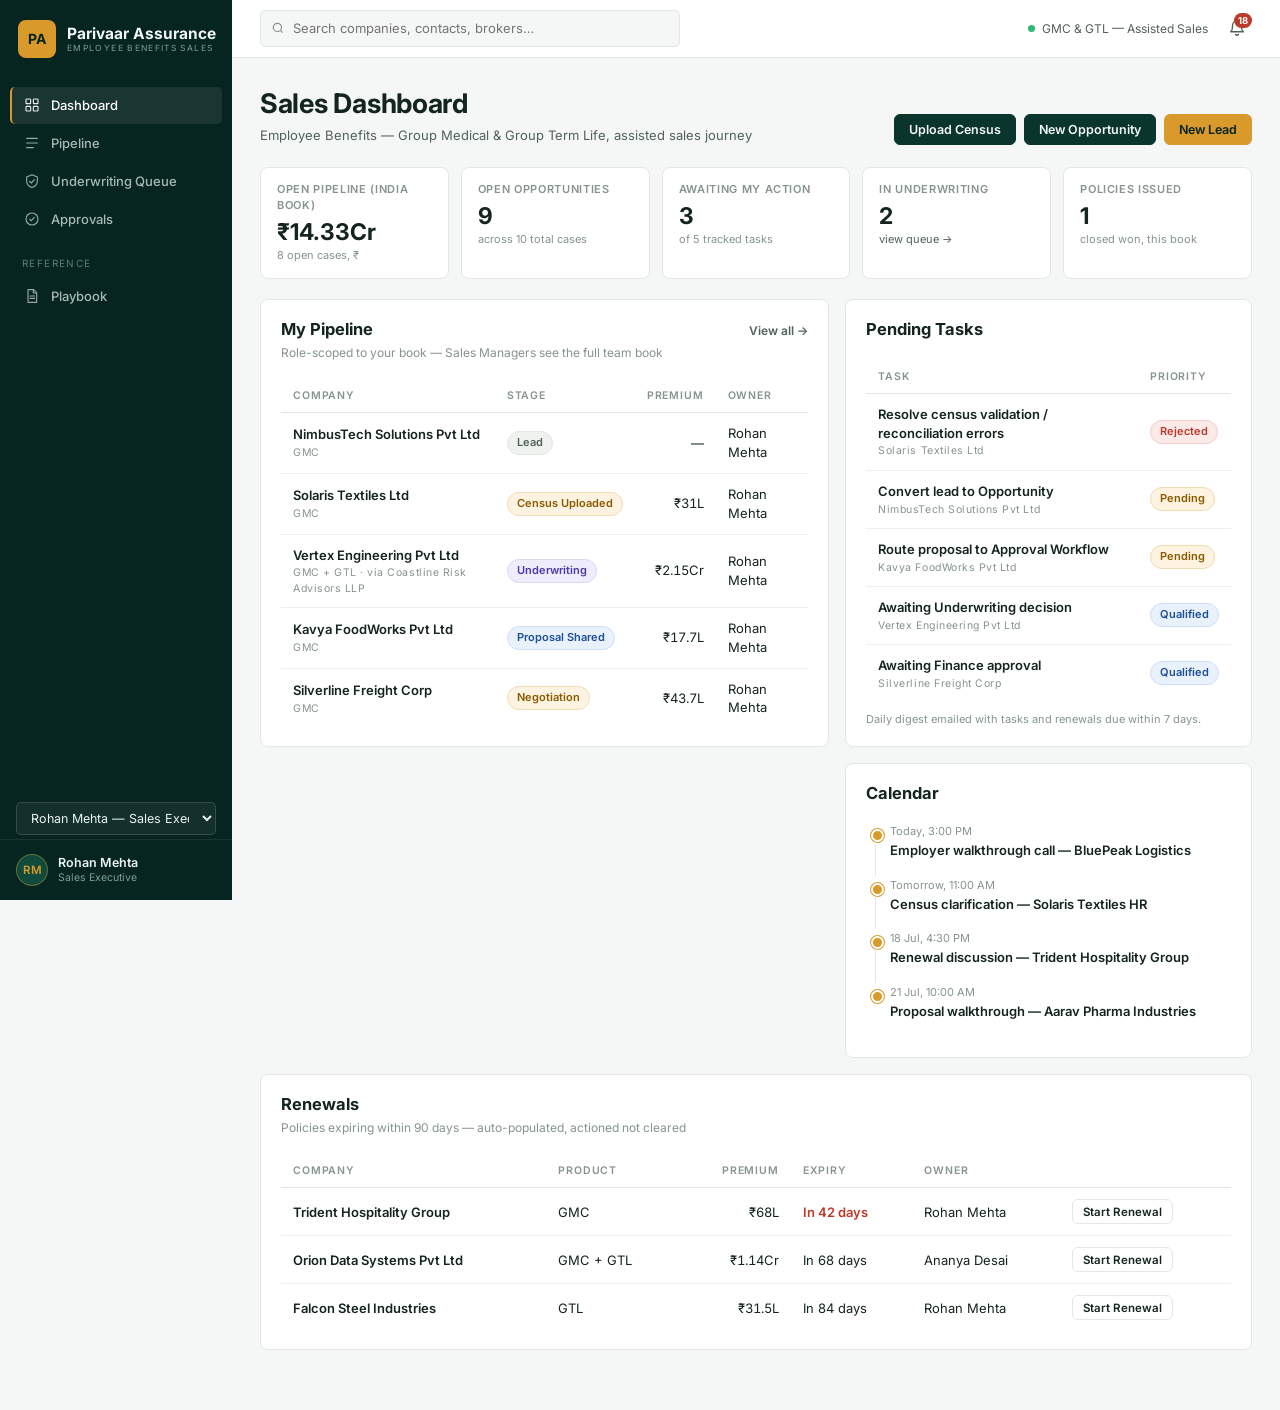
==== eb-portal/index.html @ c97d555b "Add Employee Benefits (GMC/GTL) assisted sales portal Implements the full 17-screen new-business jou" ====
<!DOCTYPE html>
<html lang="en-IN">
<head>
<meta charset="UTF-8">
<meta name="viewport" content="width=device-width, initial-scale=1.0">
<title>Parivaar Assurance — Employee Benefits Sales Portal</title>
<link rel="preconnect" href="https://fonts.googleapis.com">
<link rel="preconnect" href="https://fonts.gstatic.com" crossorigin>
<link href="https://fonts.googleapis.com/css2?family=Inter:wght@400;500;600;700&display=swap" rel="stylesheet">
<link rel="stylesheet" href="css/styles.css">
</head>
<body>
<div class="app">

  <!-- ============ SIDEBAR ============ -->
  <aside class="sidebar">
    <div class="brand">
      <div class="brand-mark">PA</div>
      <div class="brand-name">
        <span class="brand-title">Parivaar Assurance</span>
        <span class="brand-sub">EMPLOYEE BENEFITS SALES</span>
      </div>
    </div>

    <nav class="side-nav" id="sideNav">
      <a href="#/dashboard" data-route="dashboard" class="nav-item">
        <svg viewBox="0 0 24 24"><rect x="3" y="3" width="7" height="7" rx="1"/><rect x="14" y="3" width="7" height="7" rx="1"/><rect x="3" y="14" width="7" height="7" rx="1"/><rect x="14" y="14" width="7" height="7" rx="1"/></svg>
        Dashboard</a>
      <a href="#/pipeline" data-route="pipeline" class="nav-item">
        <svg viewBox="0 0 24 24"><path d="M4 5h16M4 12h16M4 19h10"/></svg>
        Pipeline</a>
      <a href="#/underwriting-queue" data-route="underwriting-queue" class="nav-item">
        <svg viewBox="0 0 24 24"><path d="M12 2.5 20 6v6c0 5-3.4 8.3-8 9.5C7.4 20.3 4 17 4 12V6z"/><path d="M8.5 12.5 11 15l4.5-5"/></svg>
        Underwriting Queue</a>
      <a href="#/approvals" data-route="approvals" class="nav-item">
        <svg viewBox="0 0 24 24"><circle cx="12" cy="12" r="9"/><path d="M8.5 12.2l2.4 2.4 4.6-4.9"/></svg>
        Approvals</a>

      <div class="nav-section">Reference</div>
      <a href="#/playbook" data-route="playbook" class="nav-item">
        <svg viewBox="0 0 24 24"><path d="M6 2.5h8.5L19 7v14.5H6z"/><path d="M14 3v4.5h4.5"/><path d="M9 12h7M9 15.5h7"/></svg>
        Playbook</a>
    </nav>

    <div class="role-switch">
      <select class="select" id="roleSwitch" style="width:100%;background:rgba(255,255,255,0.06);border-color:rgba(255,255,255,0.14);color:#eaf2ef;"></select>
    </div>
    <div class="side-user">
      <div class="avatar" id="sideUserAvatar">RM</div>
      <div class="side-user-info">
        <span class="side-user-name" id="sideUserName">Rohan Mehta</span>
        <span class="side-user-role" id="sideUserRole">Sales Executive</span>
      </div>
    </div>
  </aside>

  <!-- ============ MAIN COLUMN ============ -->
  <div class="main-col">

    <header class="topbar">
      <div class="search-wrap" id="searchWrap">
        <svg class="search-icon" viewBox="0 0 24 24"><circle cx="11" cy="11" r="7"/><path d="m20 20-3.8-3.8"/></svg>
        <input id="globalSearch" type="text" placeholder="Search companies, contacts, brokers…" autocomplete="off">
        <div class="search-results" id="searchResults"></div>
      </div>
      <div class="topbar-right">
        <span class="env-chip"><span class="env-dot"></span>GMC &amp; GTL — Assisted Sales</span>
        <button class="bell-btn" id="bellBtn" aria-label="Notifications">
          <svg viewBox="0 0 24 24"><path d="M18 8.5a6 6 0 1 0-12 0c0 7-2.5 8.5-2.5 8.5h17S18 15.5 18 8.5"/><path d="M13.8 20.5a2 2 0 0 1-3.6 0"/></svg>
          <span class="bell-badge" id="bellBadge">0</span>
        </button>
        <div class="bell-panel" id="bellPanel"></div>
      </div>
    </header>

    <main id="view" class="view"></main>
  </div>
</div>

<div class="modal-overlay" id="modalOverlay"><div class="modal" id="modalBox"></div></div>
<div class="toast-stack" id="toastStack"></div>

<script src="js/data.js"></script>
<script src="js/ui.js"></script>
<script src="js/journey.js"></script>
<script src="js/views-dashboard.js"></script>
<script src="js/views-employer.js"></script>
<script src="js/views-benefits.js"></script>
<script src="js/views-underwriting.js"></script>
<script src="js/views-quote.js"></script>
<script src="js/views-closing.js"></script>
<script src="js/views-case-shell.js"></script>
<script src="js/app.js"></script>
</body>
</html>
---- eb-portal/css/styles.css ----
/* ============================================================
   Parivaar Assurance — Employee Benefits Sales Portal
   ============================================================ */
:root {
  --teal-950: #062420;
  --teal-900: #0a352d;
  --teal-800: #0f4a3d;
  --teal-700: #146150;
  --amber: #d99a2b;
  --amber-deep: #b57e1c;
  --amber-tint2: #fbf1de;
  --page: #f4f7f6;
  --card: #ffffff;
  --line: #e1e8e5;
  --line-soft: #edf2f0;
  --ink: #142420;
  --ink-2: #506159;
  --ink-3: #86948e;
  --green: #14743f;
  --green-tint: #e8f4ec;
  --red: #bb3a2a;
  --red-tint: #fbeae7;
  --amber-ink: #8a5a00;
  --amber-tint: #fdf3e0;
  --blue-ink: #1d4f96;
  --blue-tint: #e9f1fc;
  --violet-ink: #4a3aa7;
  --violet-tint: #efecfb;
  --s1: #1d7a63; --s2: #d99a2b; --s3: #2a6fc2; --s4: #a5453f; --s5: #6a5acd;
  --grid: #e5e9e5;
  --sans: "Inter", "Segoe UI", system-ui, -apple-system, sans-serif;
}

* { margin: 0; padding: 0; box-sizing: border-box; }
html { font-size: 16px; }
body { font-family: var(--sans); background: var(--page); color: var(--ink); font-size: 13.5px; line-height: 1.45; }
a { color: inherit; text-decoration: none; }
button { font-family: inherit; cursor: pointer; }
svg { display: block; }

.app { display: grid; grid-template-columns: 232px minmax(0, 1fr); min-height: 100vh; }

/* ============ Sidebar ============ */
.sidebar { background: var(--teal-950); color: #c3d3cd; display: flex; flex-direction: column; position: sticky; top: 0; height: 100vh; }
.brand { display: flex; align-items: center; gap: 11px; padding: 20px 18px 22px; }
.brand-mark { width: 38px; height: 38px; flex: 0 0 38px; background: var(--amber); color: var(--teal-950); font-weight: 700; font-size: 14px; display: flex; align-items: center; justify-content: center; border-radius: 8px; }
.brand-name { display: flex; flex-direction: column; line-height: 1.25; min-width: 0; }
.brand-title { font-weight: 700; font-size: 15.5px; color: #f2f6f4; white-space: nowrap; }
.brand-sub { font-size: 8.5px; letter-spacing: 0.16em; color: #7fa094; }

.side-nav { flex: 1; padding: 6px 10px; overflow-y: auto; }
.nav-item { display: flex; align-items: center; gap: 11px; padding: 9px 12px; margin: 1px 0; border-radius: 5px; font-size: 13px; font-weight: 500; color: #a7bab2; border-left: 2px solid transparent; }
.nav-item svg { width: 16px; height: 16px; fill: none; stroke: currentColor; stroke-width: 1.7; stroke-linecap: round; stroke-linejoin: round; opacity: 0.9; }
.nav-item:hover { background: rgba(255,255,255,0.05); color: #eaf2ef; }
.nav-item.active { background: rgba(255,255,255,0.08); color: #ffffff; border-left-color: var(--amber); }
.nav-badge { margin-left: auto; background: var(--amber); color: var(--teal-950); font-size: 10px; font-weight: 700; border-radius: 999px; padding: 1px 6px; }
.nav-section { font-size: 10px; letter-spacing: 0.14em; text-transform: uppercase; color: #5f7d73; padding: 18px 12px 6px; }

.side-user { display: flex; align-items: center; gap: 10px; padding: 14px 16px; border-top: 1px solid rgba(255,255,255,0.08); }
.avatar { width: 32px; height: 32px; border-radius: 50%; background: var(--teal-800); color: var(--amber); font-size: 11.5px; font-weight: 600; display: flex; align-items: center; justify-content: center; border: 1px solid rgba(217,154,43,0.45); flex: 0 0 32px; }
.side-user-info { display: flex; flex-direction: column; line-height: 1.3; }
.side-user-name { font-size: 12.5px; font-weight: 600; color: #eaf2ef; }
.side-user-role { font-size: 10.5px; color: #7fa094; }
.role-switch { margin: 8px 16px 4px; }
.role-switch select { width: 100%; }

/* ============ Topbar ============ */
.main-col { display: flex; flex-direction: column; min-width: 0; }
.topbar { display: flex; align-items: center; justify-content: space-between; gap: 16px; background: var(--card); border-bottom: 1px solid var(--line); padding: 10px 28px; position: sticky; top: 0; z-index: 40; }
.search-wrap { position: relative; flex: 0 1 420px; }
.search-icon { position: absolute; left: 11px; top: 50%; transform: translateY(-50%); width: 14px; height: 14px; fill: none; stroke: var(--ink-3); stroke-width: 2; }
#globalSearch { width: 100%; padding: 8px 12px 8px 32px; font: inherit; font-size: 13px; background: var(--page); border: 1px solid var(--line); border-radius: 5px; color: var(--ink); outline: none; }
#globalSearch:focus { border-color: var(--amber); background: #fff; }
.search-results { display: none; position: absolute; top: calc(100% + 6px); left: 0; right: 0; max-height: 420px; overflow-y: auto; background: #fff; border: 1px solid var(--line); border-radius: 6px; box-shadow: 0 10px 30px rgba(6,36,32,0.14); z-index: 60; }
.search-results.open { display: block; }
.sr-group { font-size: 10px; letter-spacing: 0.12em; text-transform: uppercase; color: var(--ink-3); padding: 9px 14px 4px; }
.sr-item { display: flex; justify-content: space-between; align-items: baseline; gap: 10px; padding: 8px 14px; cursor: pointer; }
.sr-item:hover { background: var(--page); }
.sr-main { font-weight: 600; font-size: 13px; }
.sr-sub { font-size: 11.5px; color: var(--ink-3); white-space: nowrap; }
.sr-empty { padding: 14px; font-size: 12.5px; color: var(--ink-3); }

.topbar-right { display: flex; align-items: center; gap: 14px; position: relative; }
.env-chip { display: flex; align-items: center; gap: 7px; font-size: 12px; color: var(--ink-2); white-space: nowrap; }
.env-dot { width: 7px; height: 7px; border-radius: 50%; background: #2eb872; }
.bell-btn { position: relative; background: none; border: none; padding: 6px; border-radius: 5px; }
.bell-btn:hover { background: var(--page); }
.bell-btn svg { width: 18px; height: 18px; fill: none; stroke: var(--ink-2); stroke-width: 1.8; stroke-linecap: round; stroke-linejoin: round; }
.bell-badge { position: absolute; top: 0; right: 0; min-width: 15px; height: 15px; padding: 0 4px; background: var(--red); color: #fff; border-radius: 8px; font-size: 9.5px; font-weight: 700; display: flex; align-items: center; justify-content: center; }
.bell-panel { display: none; position: absolute; top: calc(100% + 10px); right: 90px; width: 380px; max-height: 440px; overflow-y: auto; background: #fff; border: 1px solid var(--line); border-radius: 6px; box-shadow: 0 10px 30px rgba(6,36,32,0.16); z-index: 60; }
.bell-panel.open { display: block; }
.bp-head { padding: 12px 16px; font-weight: 600; font-size: 13px; border-bottom: 1px solid var(--line-soft); }
.bp-item { display: flex; gap: 10px; padding: 11px 16px; border-bottom: 1px solid var(--line-soft); cursor: pointer; }
.bp-item:hover { background: var(--page); }
.bp-item:last-child { border-bottom: none; }
.bp-ico { width: 26px; height: 26px; flex: 0 0 26px; border-radius: 50%; display: flex; align-items: center; justify-content: center; font-size: 12px; }
.bp-ico.warn { background: var(--amber-tint); color: var(--amber-ink); }
.bp-ico.due { background: var(--red-tint); color: var(--red); }
.bp-ico.info { background: var(--blue-tint); color: var(--blue-ink); }
.bp-ico.ok { background: var(--green-tint); color: var(--green); }
.bp-txt { font-size: 12.5px; color: var(--ink-2); }
.bp-txt strong { color: var(--ink); font-weight: 600; }
.bp-when { font-size: 11px; color: var(--ink-3); margin-top: 2px; }
.bp-chan { font-size: 10px; color: var(--ink-3); text-transform: uppercase; letter-spacing: 0.06em; }

/* ============ Buttons ============ */
.btn { display: inline-flex; align-items: center; gap: 7px; background: #fff; color: var(--ink); border: 1px solid var(--line); padding: 7px 14px; border-radius: 6px; font-size: 12.5px; font-weight: 600; white-space: nowrap; }
.btn:hover { border-color: #c7d3cd; background: #fbfcfb; }
.btn-amber { background: var(--amber); border-color: var(--amber); color: var(--teal-950); }
.btn-amber:hover { background: #e2a941; border-color: #e2a941; }
.btn-teal { background: var(--teal-900); border-color: var(--teal-900); color: #f2f6f4; }
.btn-teal:hover { background: var(--teal-800); border-color: var(--teal-800); }
.btn-danger { background: var(--red-tint); border-color: #f2cfc8; color: var(--red); }
.btn-danger:hover { background: #f8dcd5; }
.btn-sm { padding: 4.5px 10px; font-size: 11.5px; }
.btn-ghost { border-color: transparent; background: transparent; color: var(--ink-2); }
.btn-ghost:hover { background: var(--page); border-color: transparent; }
.btn[disabled] { opacity: 0.45; cursor: not-allowed; }

/* ============ View / page chrome ============ */
.view { padding: 26px 28px 60px; max-width: 1360px; width: 100%; margin: 0 auto; }
.page-head { display: flex; align-items: flex-end; justify-content: space-between; gap: 16px; margin-bottom: 22px; flex-wrap: wrap; }
.page-title { font-weight: 700; font-size: 27px; letter-spacing: -0.01em; }
.page-sub { color: var(--ink-2); font-size: 13px; margin-top: 3px; }
.page-meta { font-size: 12px; color: var(--ink-3); white-space: nowrap; }
.back-link { display: inline-flex; align-items: center; gap: 6px; font-size: 12.5px; font-weight: 600; color: var(--ink-2); margin-bottom: 14px; cursor: pointer; }
.back-link:hover { color: var(--ink); }

.card { background: var(--card); border: 1px solid var(--line); border-radius: 8px; }
.card-head { display: flex; align-items: flex-start; justify-content: space-between; gap: 12px; padding: 18px 20px 4px; }
.card-title { font-weight: 700; font-size: 16.5px; }
.card-sub { font-size: 12px; color: var(--ink-3); margin-top: 2px; }
.card-link { font-size: 12px; font-weight: 600; color: var(--ink-2); cursor: pointer; white-space: nowrap; padding-top: 4px; }
.card-link:hover { color: var(--ink); }
.card-body { padding: 14px 20px 18px; }

/* ============ KPI tiles ============ */
.kpi-grid { display: grid; grid-template-columns: repeat(5, 1fr); gap: 12px; margin-bottom: 20px; }
.kpi { background: var(--card); border: 1px solid var(--line); border-radius: 8px; padding: 14px 16px; }
.kpi-label { font-size: 11px; letter-spacing: 0.06em; text-transform: uppercase; color: var(--ink-3); font-weight: 600; }
.kpi-row { display: flex; align-items: baseline; gap: 9px; margin-top: 7px; flex-wrap: wrap; }
.kpi-value { font-weight: 700; font-size: 23px; line-height: 1; }
.kpi-note { font-size: 11px; color: var(--ink-3); margin-top: 4px; }
.delta { font-size: 11.5px; font-weight: 600; white-space: nowrap; }
.delta.up { color: var(--green); }
.delta.down { color: var(--red); }

/* ============ Dashboard layout ============ */
.dash-grid { display: grid; grid-template-columns: 7fr 5fr; gap: 16px; margin-bottom: 16px; align-items: start; }
.dash-grid-2 { display: grid; grid-template-columns: 8fr 4fr; gap: 16px; align-items: start; }

/* ============ Tables ============ */
.tbl-wrap { overflow-x: auto; }
table.tbl { width: 100%; border-collapse: collapse; font-size: 13px; }
.tbl th { text-align: left; font-size: 10.5px; letter-spacing: 0.08em; text-transform: uppercase; color: var(--ink-3); font-weight: 600; padding: 9px 12px; border-bottom: 1px solid var(--line); white-space: nowrap; }
.tbl td { padding: 11px 12px; border-bottom: 1px solid var(--line-soft); vertical-align: middle; }
.tbl tbody tr:last-child td { border-bottom: none; }
.tbl tbody tr.rowlink { cursor: pointer; }
.tbl tbody tr.rowlink:hover { background: #f8faf9; }
.tbl .num { text-align: right; font-variant-numeric: tabular-nums; white-space: nowrap; }
.tbl th.num { text-align: right; }
.cell-main { font-weight: 600; font-size: 13px; }
.cell-sub { font-size: 10.5px; letter-spacing: 0.05em; color: var(--ink-3); margin-top: 1px; }
.due-hot { color: var(--red); font-weight: 600; }
.tbl-foot { display: flex; justify-content: space-between; align-items: center; padding: 12px 4px 0; font-size: 12px; color: var(--ink-3); }

/* pills */
.pill { display: inline-flex; align-items: center; gap: 5px; padding: 3px 9px; border-radius: 999px; font-size: 11px; font-weight: 600; white-space: nowrap; border: 1px solid transparent; }
.pill-green { background: var(--green-tint); color: var(--green); border-color: #cfe6d7; }
.pill-amber { background: var(--amber-tint); color: var(--amber-ink); border-color: #f0dcb2; }
.pill-red { background: var(--red-tint); color: var(--red); border-color: #f2cfc8; }
.pill-blue { background: var(--blue-tint); color: var(--blue-ink); border-color: #cfdff5; }
.pill-violet { background: var(--violet-tint); color: var(--violet-ink); border-color: #ddd7f4; }
.pill-gray { background: #f0f2f0; color: var(--ink-2); border-color: var(--line); }
.pill-teal { background: var(--teal-950); color: var(--amber); border-color: var(--teal-950); }

/* ============ Toolbars / filters ============ */
.toolbar { display: flex; align-items: center; gap: 10px; flex-wrap: wrap; margin-bottom: 14px; }
.toolbar .spacer { flex: 1; }
.tabs { display: inline-flex; background: #eaeeec; border: 1px solid var(--line); border-radius: 6px; padding: 3px; gap: 2px; }
.tab { border: none; background: transparent; padding: 6px 14px; border-radius: 5px; font-size: 12.5px; font-weight: 600; color: var(--ink-2); }
.tab:hover { color: var(--ink); }
.tab.active { background: #fff; color: var(--ink); box-shadow: 0 1px 2px rgba(6,36,32,0.1); }
.select, .input { font: inherit; font-size: 12.5px; padding: 7px 10px; border: 1px solid var(--line); border-radius: 5px; background: #fff; color: var(--ink); outline: none; }
.select:focus, .input:focus { border-color: var(--amber); }
.input::placeholder { color: var(--ink-3); }
.input[readonly], .select[disabled] { background: var(--page); color: var(--ink-2); }
.chip-count { font-size: 12px; color: var(--ink-3); }

/* ============ Detail / case shell ============ */
.detail-head { display: flex; align-items: flex-start; justify-content: space-between; gap: 16px; margin-bottom: 18px; flex-wrap: wrap; }
.detail-title-wrap { display: flex; align-items: center; gap: 14px; }
.detail-avatar { width: 46px; height: 46px; border-radius: 10px; background: var(--teal-950); color: var(--amber); display: flex; align-items: center; justify-content: center; font-weight: 700; font-size: 15px; flex: 0 0 46px; }
.detail-title { font-weight: 700; font-size: 22px; line-height: 1.2; }
.detail-sub { font-size: 12.5px; color: var(--ink-2); margin-top: 2px; display: flex; gap: 8px; align-items: center; flex-wrap: wrap; }
.detail-actions { display: flex; gap: 8px; flex-wrap: wrap; }
.info-grid { display: grid; grid-template-columns: repeat(auto-fill, minmax(190px, 1fr)); gap: 14px 22px; }
.info-item .lbl { font-size: 10.5px; letter-spacing: 0.07em; text-transform: uppercase; color: var(--ink-3); font-weight: 600; }
.info-item .val { font-size: 13.5px; font-weight: 500; margin-top: 3px; }
.stack { display: flex; flex-direction: column; gap: 16px; }
.two-col { display: grid; grid-template-columns: 8fr 4fr; gap: 16px; align-items: start; }
.mini-stats { display: grid; grid-template-columns: repeat(4, 1fr); gap: 12px; margin-bottom: 16px; }

/* status flow track */
.status-track { display: flex; gap: 3px; margin: 10px 0 4px; flex-wrap: wrap; }
.st-node { flex: 1; min-width: 62px; text-align: center; }
.st-bar { height: 5px; border-radius: 3px; background: var(--line); }
.st-bar.done { background: var(--teal-700); }
.st-bar.now { background: var(--amber); }
.st-label { font-size: 9.5px; color: var(--ink-3); margin-top: 5px; letter-spacing: 0.02em; display: block; }
.st-label.on { color: var(--ink); font-weight: 700; }

/* case workspace layout */
.case-shell { display: grid; grid-template-columns: 240px minmax(0,1fr); gap: 20px; align-items: start; }
.stepper { background: var(--card); border: 1px solid var(--line); border-radius: 8px; padding: 10px; position: sticky; top: 78px; }
.step { display: flex; align-items: flex-start; gap: 10px; padding: 9px 10px; border-radius: 6px; cursor: pointer; }
.step:hover { background: var(--page); }
.step.active { background: var(--teal-950); }
.step.active .step-label, .step.active .step-num { color: #fff; }
.step.active .step-sub { color: #b7cdc4; }
.step-num { width: 20px; height: 20px; border-radius: 50%; flex: 0 0 20px; display: flex; align-items: center; justify-content: center; font-size: 10.5px; font-weight: 700; background: var(--line); color: var(--ink-3); margin-top: 1px; }
.step-num.done { background: var(--green); color: #fff; }
.step-num.now { background: var(--amber); color: var(--teal-950); }
.step-num.locked { background: var(--line); color: var(--ink-3); }
.step-num.skip { background: transparent; color: var(--ink-3); border: 1px dashed var(--ink-3); }
.step-label { font-size: 12.5px; font-weight: 600; }
.step-sub { font-size: 10.5px; color: var(--ink-3); margin-top: 1px; }
.step.locked { opacity: 0.55; cursor: not-allowed; }
.step.locked:hover { background: none; }

.screen-panel { background: var(--card); border: 1px solid var(--line); border-radius: 8px; padding: 20px 22px 22px; }
.screen-head { margin-bottom: 16px; }
.screen-num { font-size: 11px; font-weight: 700; letter-spacing: 0.08em; text-transform: uppercase; color: var(--amber-deep); }
.screen-title { font-weight: 700; font-size: 19px; margin-top: 3px; }
.screen-purpose { font-size: 12.5px; color: var(--ink-2); margin-top: 4px; max-width: 780px; }

.field-row { margin-bottom: 13px; }
.field-row label { display: block; font-size: 11px; letter-spacing: 0.05em; text-transform: uppercase; color: var(--ink-3); font-weight: 600; margin-bottom: 5px; }
.field-row label .req { color: var(--red); margin-left: 2px; }
.field-row label .opt, .opt { color: var(--ink-3); font-weight: 500; text-transform: none; letter-spacing: 0; margin-left: 4px; font-size: 10.5px; }
.field-row .hint { font-size: 11px; color: var(--ink-3); margin-top: 4px; }
.field-row .err { font-size: 11px; color: var(--red); margin-top: 4px; font-weight: 600; }
.field-row.invalid .input, .field-row.invalid .select { border-color: var(--red); background: var(--red-tint); }
.screen-grid { display: grid; grid-template-columns: 1fr 1fr; gap: 4px 18px; }
.screen-grid .full { grid-column: 1 / -1; }
textarea.input { width: 100%; font: inherit; font-size: 12.5px; padding: 8px 10px; resize: vertical; min-height: 66px; }
.radio-row, .check-row { display: flex; gap: 16px; flex-wrap: wrap; padding-top: 3px; }
.radio-opt, .check-opt { display: inline-flex; align-items: center; gap: 6px; font-size: 12.5px; font-weight: 500; cursor: pointer; }
.toggle-row { display: flex; align-items: center; gap: 10px; }

.screen-foot { display: flex; justify-content: space-between; align-items: center; gap: 10px; margin-top: 20px; padding-top: 16px; border-top: 1px solid var(--line-soft); flex-wrap: wrap; }
.screen-foot .right { display: flex; gap: 8px; }
.skip-note { background: var(--page); border: 1px dashed var(--line); border-radius: 8px; padding: 14px 16px; font-size: 12.5px; color: var(--ink-2); }

/* traffic light */
.traffic-light { display: inline-flex; align-items: center; gap: 8px; padding: 8px 14px; border-radius: 999px; font-weight: 700; font-size: 13px; }
.traffic-light .dot { width: 12px; height: 12px; border-radius: 50%; }
.tl-green { background: var(--green-tint); color: var(--green); }
.tl-green .dot { background: var(--green); }
.tl-amber { background: var(--amber-tint); color: var(--amber-ink); }
.tl-amber .dot { background: #d99a2b; }
.tl-red { background: var(--red-tint); color: var(--red); }
.tl-red .dot { background: var(--red); }

/* approval chain */
.approval-chain { display: flex; align-items: stretch; gap: 8px; flex-wrap: wrap; }
.appr-node { flex: 1; min-width: 150px; background: var(--page); border: 1px solid var(--line); border-radius: 8px; padding: 12px 14px; }
.appr-node.current { border-color: var(--amber); background: var(--amber-tint2); }
.appr-role { font-size: 12px; font-weight: 700; }
.appr-status { margin-top: 6px; }
.appr-meta { font-size: 11px; color: var(--ink-3); margin-top: 6px; }
.appr-arrow { display: flex; align-items: center; color: var(--ink-3); font-size: 16px; padding: 0 2px; }

/* progress meter */
.meter { height: 8px; border-radius: 4px; background: var(--line-soft); overflow: hidden; display: flex; }
.meter span { display: block; height: 100%; }
.meter-legend { display: flex; gap: 14px; font-size: 11.5px; color: var(--ink-2); margin-top: 8px; flex-wrap: wrap; }
.meter-legend .lg { display: inline-flex; align-items: center; gap: 6px; }
.legend-dot { display: inline-block; width: 8px; height: 8px; border-radius: 50%; margin-right: 5px; vertical-align: middle; }

/* premium breakdown */
.brk-row { display: flex; justify-content: space-between; padding: 8px 0; font-size: 13px; border-bottom: 1px solid var(--line-soft); }
.brk-row:last-child { border-bottom: none; }
.brk-row.total { font-weight: 700; font-size: 14.5px; border-top: 1px solid var(--line); margin-top: 2px; padding-top: 11px; }
.brk-row .muted { color: var(--ink-3); }

.quote-grid { display: grid; grid-template-columns: repeat(3, 1fr); gap: 14px; }
.quote-card { border: 1.5px solid var(--line); border-radius: 10px; padding: 16px; position: relative; }
.quote-card.selected { border-color: var(--amber); box-shadow: 0 0 0 3px var(--amber-tint2); }
.quote-card .qc-name { font-weight: 700; font-size: 14px; }
.quote-card .qc-premium { font-weight: 700; font-size: 21px; margin: 8px 0 10px; }
.quote-card ul { list-style: none; display: flex; flex-direction: column; gap: 5px; margin-bottom: 12px; }
.quote-card li { font-size: 12px; color: var(--ink-2); display: flex; justify-content: space-between; gap: 8px; }
.qc-badge { position: absolute; top: -10px; right: 14px; background: var(--amber); color: var(--teal-950); font-size: 10px; font-weight: 700; padding: 2px 9px; border-radius: 999px; }

/* timeline */
.timeline { list-style: none; }
.timeline li { position: relative; padding: 0 0 18px 24px; }
.timeline li::before { content: ""; position: absolute; left: 5px; top: 5px; width: 9px; height: 9px; border-radius: 50%; background: var(--amber); border: 2px solid #fff; box-shadow: 0 0 0 1px var(--amber); }
.timeline li::after { content: ""; position: absolute; left: 9px; top: 18px; bottom: 2px; width: 1px; background: var(--line); }
.timeline li:last-child::after { display: none; }
.tl-when { font-size: 11px; color: var(--ink-3); }
.tl-what { font-size: 13px; font-weight: 600; margin-top: 1px; }
.tl-note { font-size: 12.5px; color: var(--ink-2); margin-top: 1px; }

/* doc list */
.doc-list { display: flex; flex-direction: column; gap: 2px; }
.doc-row { display: flex; align-items: center; gap: 10px; padding: 10px 4px; border-bottom: 1px solid var(--line-soft); }
.doc-row:last-child { border-bottom: none; }
.doc-ico { width: 30px; height: 30px; border-radius: 6px; background: var(--blue-tint); color: var(--blue-ink); display: flex; align-items: center; justify-content: center; flex: 0 0 30px; font-size: 12px; font-weight: 700; }
.doc-name { font-weight: 600; font-size: 12.5px; }
.doc-meta { font-size: 11px; color: var(--ink-3); }

/* file upload dropzone */
.dropzone { border: 1.5px dashed var(--line); border-radius: 10px; padding: 26px 18px; text-align: center; background: var(--page); cursor: pointer; }
.dropzone:hover { border-color: var(--amber); }
.dropzone .dz-icon { width: 30px; height: 30px; margin: 0 auto 10px; stroke: var(--ink-3); fill: none; stroke-width: 1.6; }
.dropzone .dz-title { font-weight: 600; font-size: 13px; }
.dropzone .dz-sub { font-size: 11.5px; color: var(--ink-3); margin-top: 3px; }

/* validation error list */
.errlist { list-style: none; }
.errlist li { display: flex; justify-content: space-between; gap: 10px; padding: 9px 12px; border-bottom: 1px solid var(--line-soft); font-size: 12.5px; }
.errlist li:last-child { border-bottom: none; }

/* ============ Modal ============ */
.modal-overlay { display: none; position: fixed; inset: 0; background: rgba(6,36,32,0.5); z-index: 100; align-items: flex-start; justify-content: center; padding: 6vh 16px; overflow-y: auto; }
.modal-overlay.open { display: flex; }
.modal { background: #fff; border-radius: 10px; width: 100%; max-width: 640px; box-shadow: 0 24px 60px rgba(6,36,32,0.3); }
.modal.wide { max-width: 860px; }
.modal-head { display: flex; align-items: center; justify-content: space-between; padding: 18px 22px 12px; }
.modal-title { font-weight: 700; font-size: 18px; }
.modal-x { background: none; border: none; font-size: 20px; line-height: 1; color: var(--ink-3); padding: 4px 8px; border-radius: 5px; }
.modal-x:hover { background: var(--page); color: var(--ink); }
.modal-body { padding: 6px 22px 4px; max-height: 68vh; overflow-y: auto; }
.modal-foot { display: flex; justify-content: flex-end; gap: 9px; padding: 16px 22px 20px; }
.form-grid { display: grid; grid-template-columns: 1fr 1fr; gap: 13px 14px; }
.form-grid .full { grid-column: 1 / -1; }
.field label { display: block; font-size: 11px; letter-spacing: 0.06em; text-transform: uppercase; color: var(--ink-3); font-weight: 600; margin-bottom: 5px; }
.field .input, .field .select, .field textarea { width: 100%; }
.field textarea { font: inherit; font-size: 12.5px; padding: 8px 10px; border: 1px solid var(--line); border-radius: 5px; resize: vertical; min-height: 66px; outline: none; }
.field textarea:focus { border-color: var(--amber); }

/* ============ Toasts ============ */
.toast-stack { position: fixed; bottom: 22px; right: 22px; display: flex; flex-direction: column; gap: 9px; z-index: 120; }
.toast { background: var(--teal-950); color: #f0f5f2; padding: 11px 16px; border-radius: 7px; font-size: 13px; box-shadow: 0 10px 26px rgba(6,36,32,0.3); display: flex; gap: 9px; align-items: center; animation: toast-in 0.22s ease; max-width: 380px; }
.toast.ok { border-left: 3px solid #3dbf7e; }
.toast.warn { border-left: 3px solid var(--amber); }
.toast.err { border-left: 3px solid #e2685a; }
@keyframes toast-in { from { transform: translateY(8px); opacity: 0; } to { transform: none; opacity: 1; } }

/* ============ Empty state ============ */
.empty { text-align: center; padding: 40px 20px; color: var(--ink-3); font-size: 13px; }
.empty .big { font-weight: 700; font-size: 16px; color: var(--ink-2); margin-bottom: 5px; }

/* ============ Responsive ============ */
@media (max-width: 1240px) {
  .kpi-grid { grid-template-columns: repeat(3, 1fr); }
  .dash-grid, .dash-grid-2, .two-col { grid-template-columns: 1fr; }
  .case-shell { grid-template-columns: 1fr; }
  .stepper { position: static; }
  .quote-grid { grid-template-columns: 1fr; }
  .screen-grid { grid-template-columns: 1fr; }
}
@media (max-width: 860px) {
  .app { grid-template-columns: 64px 1fr; }
  .brand-name, .side-user-info, .role-switch { display: none; }
  .brand, .side-user { justify-content: center; }
  .nav-item { font-size: 0; justify-content: center; padding: 11px 0; }
  .nav-item svg { width: 18px; height: 18px; }
  .nav-badge { display: none; }
  .nav-section { text-align: center; font-size: 8px; }
  .kpi-grid, .mini-stats { grid-template-columns: repeat(2, 1fr); }
  .view { padding: 18px 14px 50px; }
  .env-chip { display: none; }
}
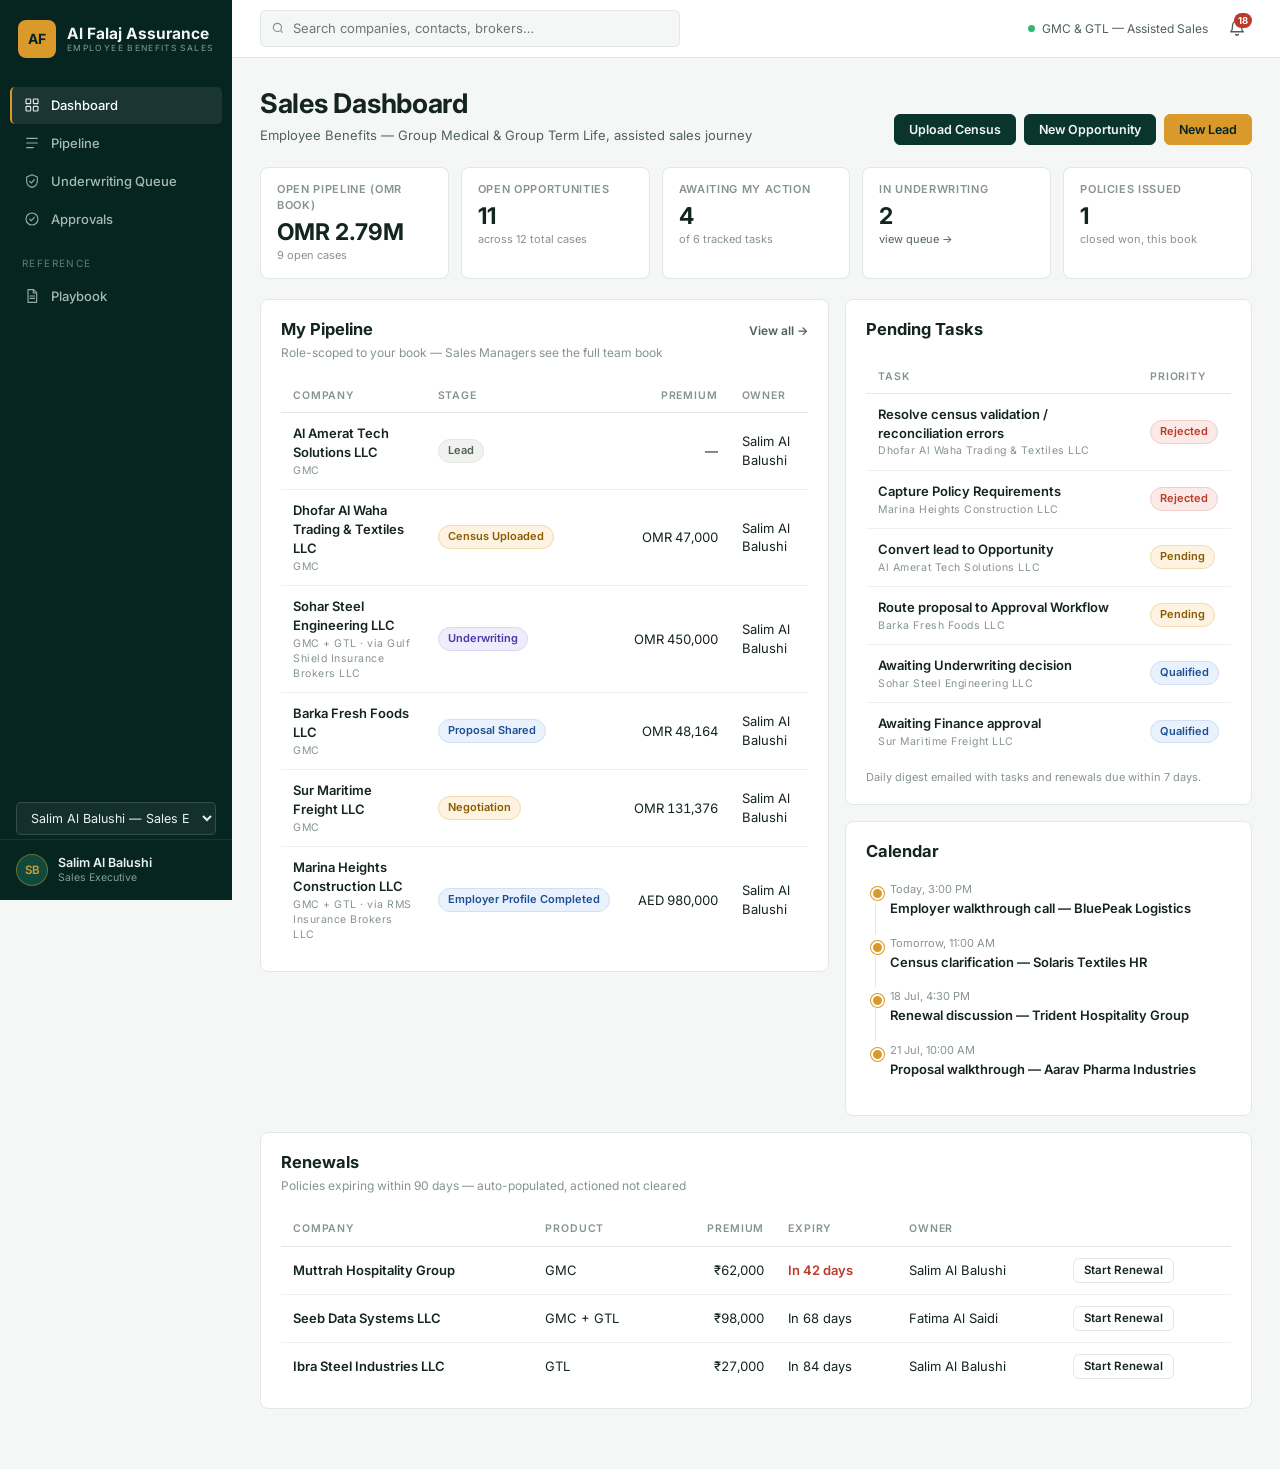
==== commit 47db6a80: "Localize Employee Benefits portal to Oman/UAE/Qatar, rebrand to Al Falaj Assurance Re-flavors the as" ====
--- a/eb-portal/index.html
+++ b/eb-portal/index.html
@@ -1,9 +1,9 @@
 <!DOCTYPE html>
-<html lang="en-IN">
+<html lang="en-OM">
 <head>
 <meta charset="UTF-8">
 <meta name="viewport" content="width=device-width, initial-scale=1.0">
-<title>Parivaar Assurance — Employee Benefits Sales Portal</title>
+<title>Al Falaj Assurance — Employee Benefits Sales Portal</title>
 <link rel="preconnect" href="https://fonts.googleapis.com">
 <link rel="preconnect" href="https://fonts.gstatic.com" crossorigin>
 <link href="https://fonts.googleapis.com/css2?family=Inter:wght@400;500;600;700&display=swap" rel="stylesheet">
@@ -15,9 +15,9 @@
   <!-- ============ SIDEBAR ============ -->
   <aside class="sidebar">
     <div class="brand">
-      <div class="brand-mark">PA</div>
+      <div class="brand-mark">AF</div>
       <div class="brand-name">
-        <span class="brand-title">Parivaar Assurance</span>
+        <span class="brand-title">Al Falaj Assurance</span>
         <span class="brand-sub">EMPLOYEE BENEFITS SALES</span>
       </div>
     </div>
@@ -46,9 +46,9 @@
       <select class="select" id="roleSwitch" style="width:100%;background:rgba(255,255,255,0.06);border-color:rgba(255,255,255,0.14);color:#eaf2ef;"></select>
     </div>
     <div class="side-user">
-      <div class="avatar" id="sideUserAvatar">RM</div>
+      <div class="avatar" id="sideUserAvatar">SB</div>
       <div class="side-user-info">
-        <span class="side-user-name" id="sideUserName">Rohan Mehta</span>
+        <span class="side-user-name" id="sideUserName">Salim Al Balushi</span>
         <span class="side-user-role" id="sideUserRole">Sales Executive</span>
       </div>
     </div>
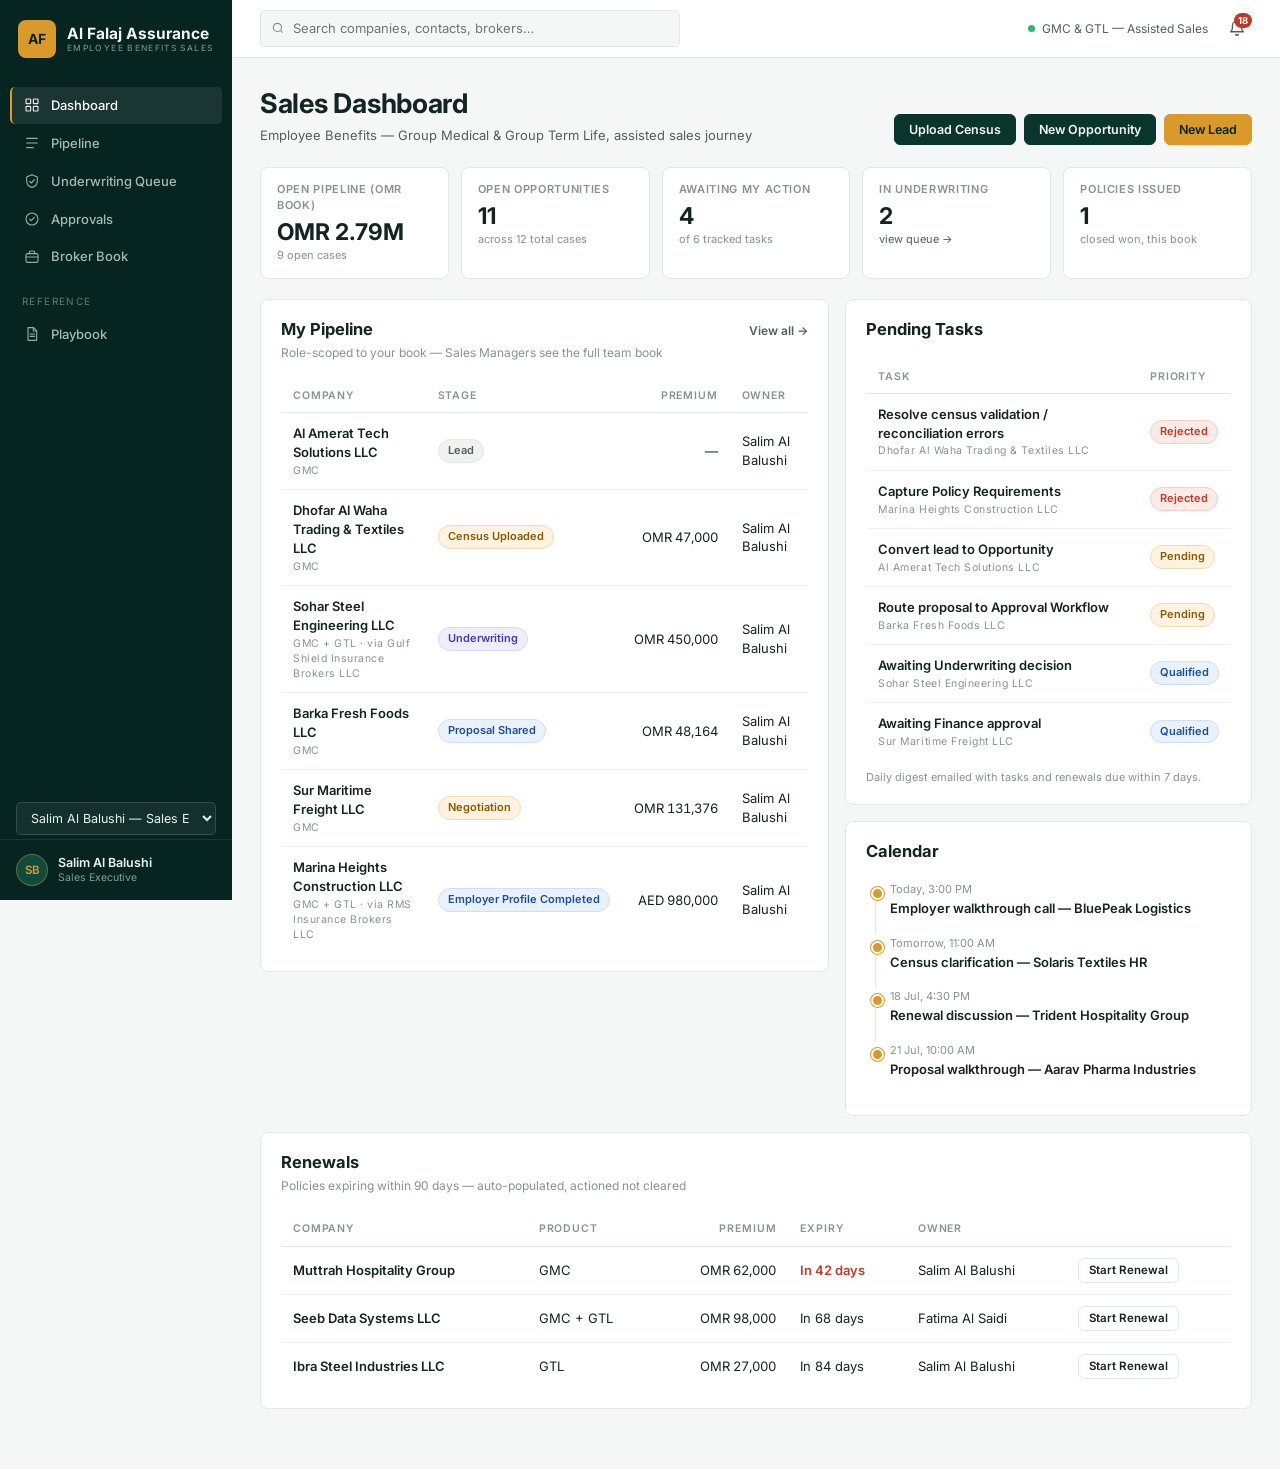
==== commit 25bf1893: "Add Broker role and Broker Book — close FRD gaps that matter to brokers Implements the FRD's own Bro" ====
--- a/eb-portal/index.html
+++ b/eb-portal/index.html
@@ -35,6 +35,9 @@
       <a href="#/approvals" data-route="approvals" class="nav-item">
         <svg viewBox="0 0 24 24"><circle cx="12" cy="12" r="9"/><path d="M8.5 12.2l2.4 2.4 4.6-4.9"/></svg>
         Approvals</a>
+      <a href="#/broker-book" data-route="broker-book" class="nav-item">
+        <svg viewBox="0 0 24 24"><rect x="3" y="7" width="18" height="13" rx="2"/><path d="M8 7V5a2 2 0 0 1 2-2h4a2 2 0 0 1 2 2v2"/><path d="M3 12h18"/></svg>
+        Broker Book</a>
 
       <div class="nav-section">Reference</div>
       <a href="#/playbook" data-route="playbook" class="nav-item">
